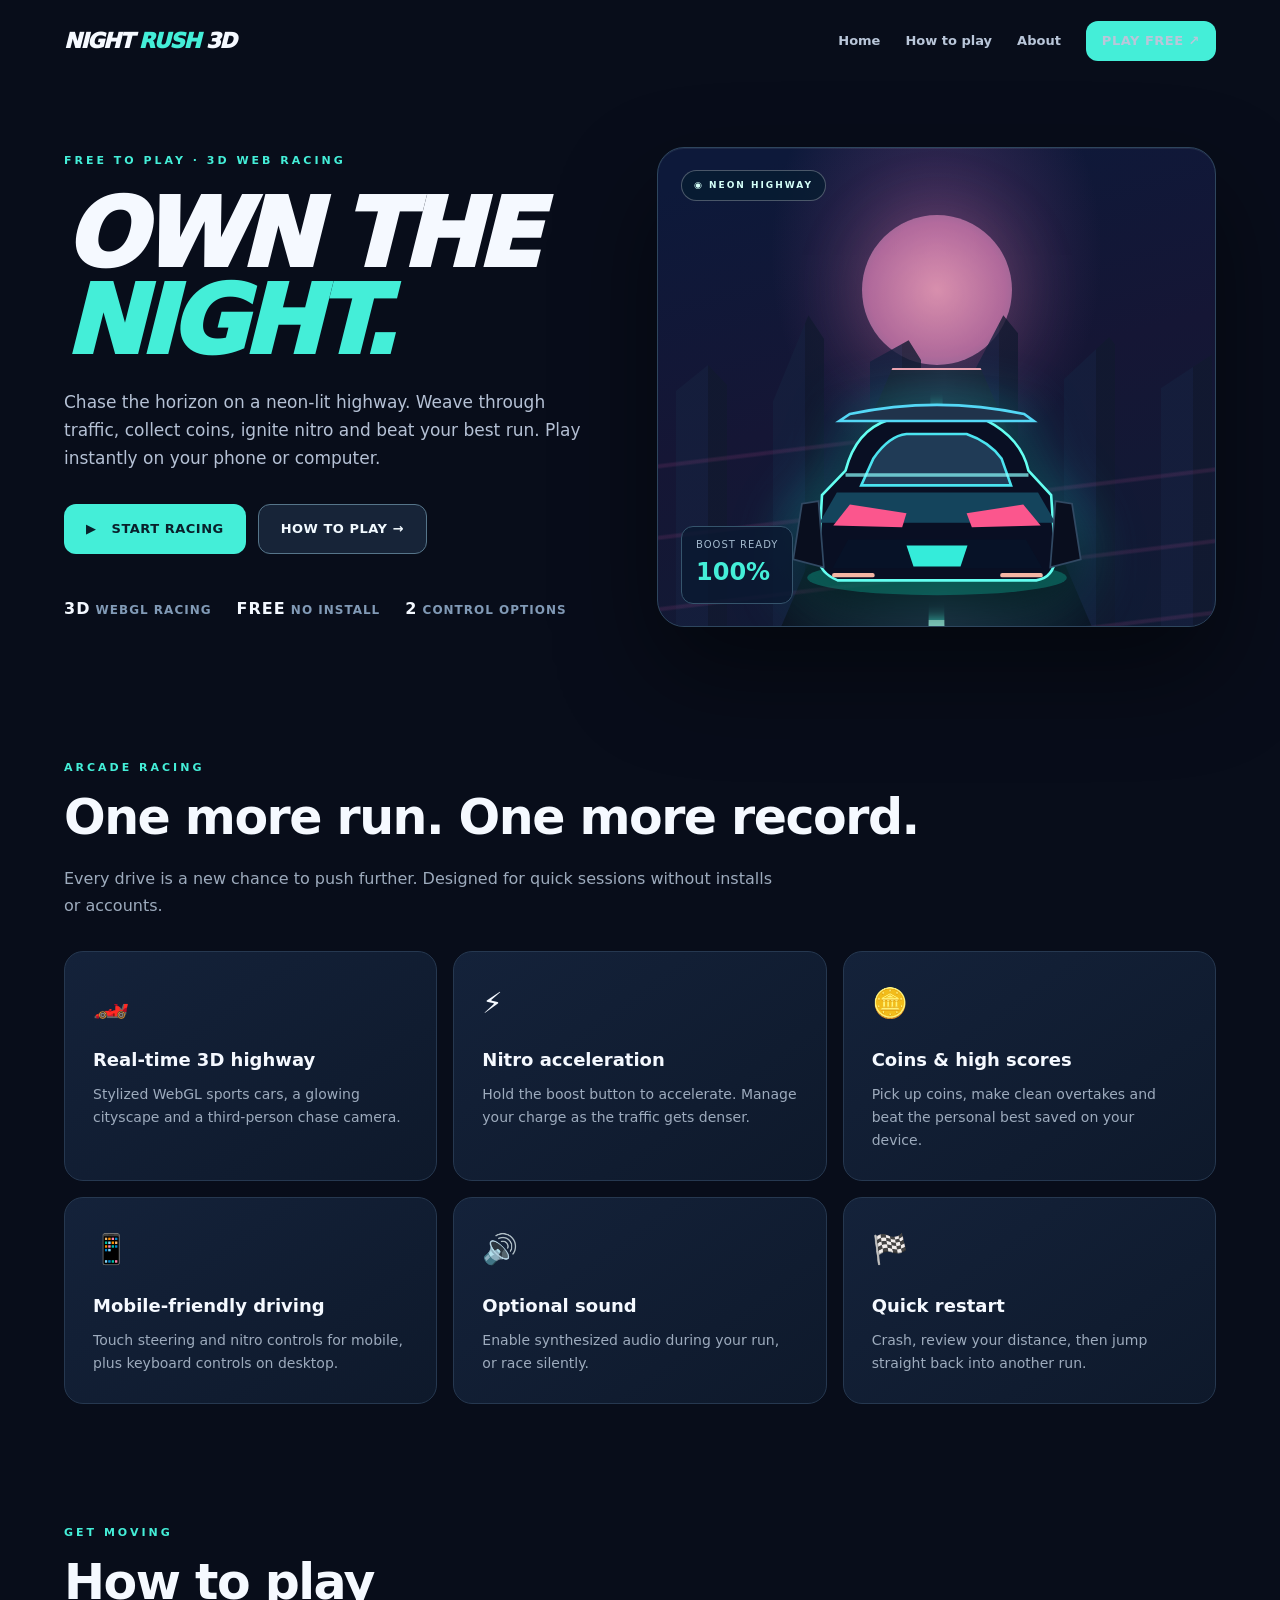
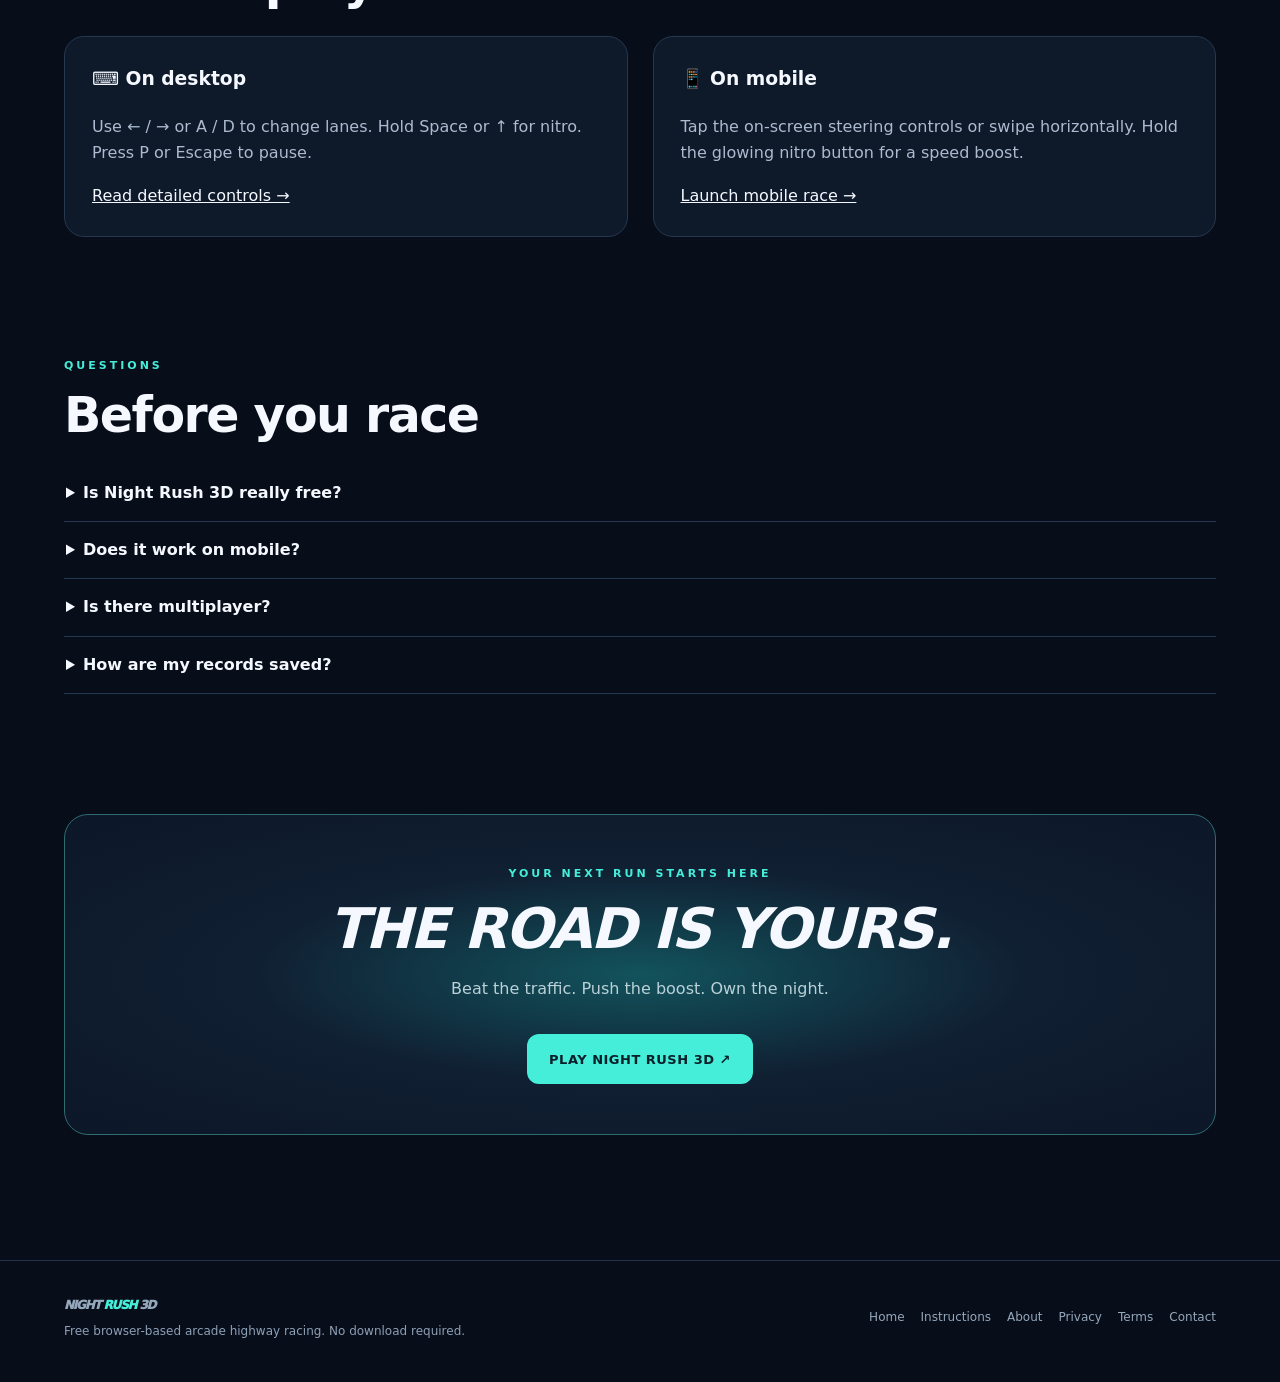
==== index.html @ 3bcc07fe "feat: add launch-ready website, SEO pages and AdSense readiness guide" ====
<!doctype html><html lang="en"><head><meta charset="utf-8"><meta name="viewport" content="width=device-width,initial-scale=1"><meta name="theme-color" content="#080d1a"><meta name="description" content="Play Night Rush 3D free in your browser. Dodge traffic, collect coins, boost with nitro, and beat your personal best on desktop or mobile."><link rel="icon" href="favicon.svg" type="image/svg+xml"><link rel="stylesheet" href="assets/site.css"><title>Free Online 3D Racing Game | Night Rush 3D</title></head><body><header class="wrap nav"><a class="logo" href="./" aria-label="Night Rush 3D home">NIGHT <span>RUSH</span> 3D</a><nav class="links" aria-label="Main navigation"><a href="./">Home</a><a href="how-to-play.html">How to play</a><a href="about.html">About</a><a class="btn small" href="play.html">PLAY FREE ↗</a></nav></header><main id="main"><section class="wrap hero"><div><div class="eyebrow">Free to play · 3D web racing</div><h1>OWN THE <span>NIGHT.</span></h1><p class="lead">Chase the horizon on a neon-lit highway. Weave through traffic, collect coins, ignite nitro and beat your best run. Play instantly on your phone or computer.</p><div class="actions"><a class="btn" href="play.html">▶ &nbsp; START RACING</a><a class="btn outline" href="how-to-play.html">HOW TO PLAY →</a></div><div class="stats"><span><strong>3D</strong> WEBGL RACING</span><span><strong>FREE</strong> NO INSTALL</span><span><strong>2</strong> CONTROL OPTIONS</span></div></div><div class="visual" role="img" aria-label="Illustration of a sports car on a neon nighttime highway"><div class="moon"></div><div class="city"></div><div class="road"></div><div class="lights"></div><svg class="carart" viewBox="0 0 390 260" role="img" aria-label="Stylized rear view of a neon racing car"><ellipse cx="195" cy="227" rx="149" ry="20" fill="#0fffd3" opacity=".23"/><path d="M90 104 Q102 58 139 46 L251 46 Q292 67 300 104 L326 132 L331 204 Q329 227 309 230 L81 230 Q60 221 59 204 L63 132Z" fill="#090f23" stroke="#64fff1" stroke-width="3"/><path d="M122 90 Q140 64 160 62 L229 62 Q255 71 269 90 L280 121 L108 121Z" fill="#203b56" stroke="#4be4f0" stroke-width="3"/><path d="M80 129 L311 129 331 164 60 164Z" fill="#14445c"/><path d="M95 143 L160 153 155 169 76 167Z" fill="#fb568d"/><path d="M294 143 L229 153 235 169 314 167Z" fill="#fb568d"/><path d="M93 183 L297 183 316 216 75 216Z" fill="#071227"/><path d="M160 190H230L222 214H168Z" fill="#34ecda"/><path d="M59 139 L40 142 30 206 65 215Z" fill="#090e1e" stroke="#314963" stroke-width="2"/><path d="M331 139 L350 142 360 206 325 215Z" fill="#090e1e" stroke="#314963" stroke-width="2"/><path d="M90 109 L300 109" stroke="#8cffff" stroke-width="4" opacity=".7"/><path d="M95 39 Q195 18 295 39 L306 47 83 47Z" fill="#20334b" stroke="#54d8f6" stroke-width="3"/><path d="M77 224H121M270 224H314" stroke="#f4b6a4" stroke-width="5" stroke-linecap="round"/></svg><div class="visual-badge">◉ NEON HIGHWAY</div><div class="visual-score">BOOST READY <strong>100%</strong></div></div></section><section class="wrap section" id="features"><div class="eyebrow">ARCADE RACING</div><h2>One more run. One more record.</h2><p class="intro">Every drive is a new chance to push further. Designed for quick sessions without installs or accounts.</p><div class="grid"><article class="card"><div class="symbol">🏎️</div><h3>Real-time 3D highway</h3><p>Stylized WebGL sports cars, a glowing cityscape and a third-person chase camera.</p></article><article class="card"><div class="symbol">⚡</div><h3>Nitro acceleration</h3><p>Hold the boost button to accelerate. Manage your charge as the traffic gets denser.</p></article><article class="card"><div class="symbol">🪙</div><h3>Coins &amp; high scores</h3><p>Pick up coins, make clean overtakes and beat the personal best saved on your device.</p></article><article class="card"><div class="symbol">📱</div><h3>Mobile-friendly driving</h3><p>Touch steering and nitro controls for mobile, plus keyboard controls on desktop.</p></article><article class="card"><div class="symbol">🔊</div><h3>Optional sound</h3><p>Enable synthesized audio during your run, or race silently.</p></article><article class="card"><div class="symbol">🏁</div><h3>Quick restart</h3><p>Crash, review your distance, then jump straight back into another run.</p></article></div></section><section class="wrap section"><div class="eyebrow">GET MOVING</div><h2>How to play</h2><div class="two"><div class="info"><h3>⌨️ On desktop</h3><p>Use ← / → or A / D to change lanes. Hold Space or ↑ for nitro. Press P or Escape to pause.</p><a href="how-to-play.html">Read detailed controls →</a></div><div class="info"><h3>📱 On mobile</h3><p>Tap the on-screen steering controls or swipe horizontally. Hold the glowing nitro button for a speed boost.</p><a href="play.html">Launch mobile race →</a></div></div></section><section class="wrap section"><div class="eyebrow">QUESTIONS</div><h2>Before you race</h2><details><summary>Is Night Rush 3D really free?</summary><p>Yes. The game is free to play in your browser without an account or download.</p></details><details><summary>Does it work on mobile?</summary><p>Yes, on mobile browsers that support WebGL. Performance depends on your device and browser.</p></details><details><summary>Is there multiplayer?</summary><p>Not currently. This release is a single-player endless highway racing game.</p></details><details><summary>How are my records saved?</summary><p>Your personal best is stored locally in your browser. Clearing site storage or using another browser may reset it.</p></details></section><section class="wrap section"><div class="cta"><div class="eyebrow">YOUR NEXT RUN STARTS HERE</div><h2>THE ROAD IS YOURS.</h2><p>Beat the traffic. Push the boost. Own the night.</p><div class="actions" style="justify-content:center"><a class="btn" href="play.html">PLAY NIGHT RUSH 3D ↗</a></div></div></section></main><footer class="footer"><div class="wrap footer-inner"><div><a class="logo" href="./">NIGHT <span>RUSH</span> 3D</a><p>Free browser-based arcade highway racing. No download required.</p></div><nav aria-label="Footer"><a href="./">Home</a><a href="how-to-play.html">Instructions</a><a href="about.html">About</a><a href="privacy.html">Privacy</a><a href="terms.html">Terms</a><a href="contact.html">Contact</a></nav></div></footer></body></html>
---- assets/site.css ----
:root{color-scheme:dark;--bg:#080d1a;--panel:#101b30;--panel2:#15223a;--line:#263850;--fg:#f5f9ff;--muted:#9dabbd;--mint:#44eed8;--pink:#ff4b83;--gold:#ffd17b}*{box-sizing:border-box}html{scroll-behavior:smooth}body{margin:0;background:var(--bg);color:var(--fg);font:16px/1.65 system-ui,-apple-system,"Segoe UI",sans-serif}a{color:inherit}a:focus-visible,button:focus-visible{outline:3px solid var(--mint);outline-offset:3px}.wrap{max-width:1200px;margin:auto;padding-inline:24px}.nav{display:flex;justify-content:space-between;align-items:center;gap:20px;min-height:82px}.logo{text-decoration:none;font-weight:950;font-style:italic;font-size:21px;letter-spacing:-1.2px;white-space:nowrap}.logo span{color:var(--mint)}.links{display:flex;align-items:center;gap:25px;flex-wrap:wrap}.links a{font-size:13px;color:#b9c6d9;text-decoration:none;font-weight:750}.links a:hover,.footer a:hover{color:var(--mint)}.btn{display:inline-flex;align-items:center;justify-content:center;text-decoration:none;min-height:50px;border-radius:12px;padding:12px 22px;background:var(--mint);color:#09202b;font-size:13px;font-weight:900;letter-spacing:.5px;transition:transform .15s,filter .15s}.btn:hover{transform:translateY(-2px);filter:brightness(1.05)}.btn.outline{background:#172438;color:#f2faff;border:1px solid #56758a}.btn.small{min-height:40px;padding:9px 16px}.eyebrow{text-transform:uppercase;letter-spacing:3px;color:var(--mint);font-size:11px;font-weight:900}.hero{display:grid;grid-template-columns:1fr 1fr;align-items:center;gap:34px;min-height:610px;padding-block:65px 72px}.hero h1{font-size:clamp(58px,7.4vw,105px);font-weight:1000;font-style:italic;letter-spacing:-5px;line-height:.92;margin:21px 0 23px;text-transform:uppercase}.hero h1 span{color:var(--mint);display:block}.lead{color:#b5c1d5;max-width:530px;font-size:17px}.actions{display:flex;gap:12px;flex-wrap:wrap;margin-top:32px}.stats{display:flex;gap:25px;flex-wrap:wrap;margin-top:42px;color:#819ab6;font-size:12px;font-weight:750;letter-spacing:1px}.stats strong{color:#f3f8ff;font-size:16px}.visual{min-height:480px;border:1px solid #2e465e;border-radius:27px;position:relative;overflow:hidden;background:radial-gradient(ellipse at 50% 22%,#623b7299 1%,transparent 42%),linear-gradient(165deg,#0d193a 7%,#151635 50%,#101b34);box-shadow:0 45px 100px #0007,inset 0 1px #ffffff12;isolation:isolate}.moon{position:absolute;left:50%;top:14%;transform:translateX(-50%);width:150px;height:150px;border-radius:50%;background:radial-gradient(circle,#ffa9c3 0%,#d17baf 64%,#8e719e 100%);box-shadow:0 0 75px #f386a555;opacity:.8}.city{position:absolute;inset:35% 0 0;background:repeating-linear-gradient(90deg,transparent 0 18px,#151f3d 18px 50px,#11192f 50px 69px,transparent 69px 97px);clip-path:polygon(0 29%,9% 16%,19% 35%,27% 0%,34% 19%,45% 8%,53% 31%,62% 0%,72% 22%,81% 7%,89% 25%,100% 12%,100% 100%,0 100%);opacity:.8}.road{position:absolute;left:17%;right:17%;top:46%;bottom:-14%;clip-path:polygon(38% 0,62% 0,100% 100%,0 100%);background:linear-gradient(90deg,#09101d,#1f293e 52%,#07101f);border-top:2px solid #f0a1b0}.road:after{content:"";position:absolute;inset:0;background:repeating-linear-gradient(180deg,transparent 0 40px,#9fe9d7 40px 60px,transparent 60px 105px);clip-path:polygon(48.4% 0,51.6% 0,52.3% 100%,47.7% 100%);filter:drop-shadow(0 0 8px #4efbdd)}.lights{position:absolute;bottom:-19%;left:-10%;width:120%;height:58%;background:repeating-linear-gradient(173deg,transparent 0 30px,#e355a522 32px 34px,transparent 36px 71px);opacity:.9}.carart{position:absolute;bottom:4%;left:50%;transform:translateX(-50%);width:61%;max-width:365px;filter:drop-shadow(0 26px 24px #000a) drop-shadow(0 0 26px #1bffff56)}.visual-badge{position:absolute;top:22px;left:23px;border:1px solid #ffffff44;background:#071c31ca;padding:7px 12px;border-radius:30px;color:#d4fff8;letter-spacing:2px;font-size:9px;font-weight:900}.visual-score{position:absolute;bottom:22px;left:23px;background:#0a1830d5;border:1px solid #35546c;padding:10px 14px;border-radius:12px;letter-spacing:1px;font-size:10px;color:#a3b9cd}.visual-score strong{display:block;color:var(--mint);font-size:24px;letter-spacing:0}.section{padding-block:60px}.section h2,.article h1{font-size:clamp(30px,4vw,49px);line-height:1.15;letter-spacing:-1.5px;margin:13px 0 20px}.section>p,.section .intro{color:var(--muted);max-width:720px}.grid{display:grid;grid-template-columns:repeat(3,minmax(0,1fr));gap:16px;margin-top:32px}.card{padding:28px;border-radius:19px;border:1px solid var(--line);background:linear-gradient(145deg,#14223a,#0e192b)}.card .symbol{font-size:29px}.card h3{font-size:18px;margin:17px 0 8px}.card p{font-size:14px;color:var(--muted);margin:0}.two{display:grid;grid-template-columns:1fr 1fr;gap:25px;margin-top:25px}.info{border:1px solid var(--line);background:#0e192a;border-radius:20px;padding:27px}.info h3{margin-top:0}.info p,.info li{color:#acbbcf}.info li{margin-bottom:8px}.cta{border-radius:24px;padding:50px 40px;text-align:center;background:radial-gradient(ellipse at center,#12535c 0%,#101f32 48%,#0c1728 100%);border:1px solid #2d6c71}.cta h2{font-size:clamp(34px,5vw,56px);font-style:italic;line-height:1.1;letter-spacing:-2px;margin:15px 0}.cta p{color:#bad1d9}.article{max-width:860px;margin:45px auto 70px;padding:36px;border:1px solid var(--line);border-radius:22px;background:#101a2c}.article h2{margin-top:35px;color:#eaf6ff;font-size:23px}.article p,.article li{color:#b7c6d8}.article li{margin:9px 0}.article a{color:var(--mint)}.smallprint{color:#8195ad;font-size:13px}.footer{border-top:1px solid #22314c;padding:30px 0 37px;margin-top:65px}.footer-inner{display:flex;justify-content:space-between;gap:25px;flex-wrap:wrap;align-items:center}.footer p{margin:4px 0;color:#8da0b6;font-size:12px}.footer nav{display:flex;gap:16px;flex-wrap:wrap}.footer a{font-size:12px;color:#94a7bb;text-decoration:none}details{border-bottom:1px solid var(--line);padding:15px 2px}summary{cursor:pointer;font-weight:750}details p{color:var(--muted)}@media(max-width:850px){.hero{grid-template-columns:1fr;padding-top:36px}.visual{min-height:430px}.grid{grid-template-columns:repeat(2,1fr)}.links{gap:13px}.nav{min-height:70px}.article{margin:25px 16px 50px}}@media(max-width:560px){.wrap{padding-inline:16px}.links a:not(.btn){display:none}.hero h1{letter-spacing:-3px}.hero{min-height:auto}.visual{min-height:330px}.carart{width:70%}.grid,.two{grid-template-columns:1fr}.stats{gap:14px}.article{padding:22px}.cta{padding:32px 20px}}
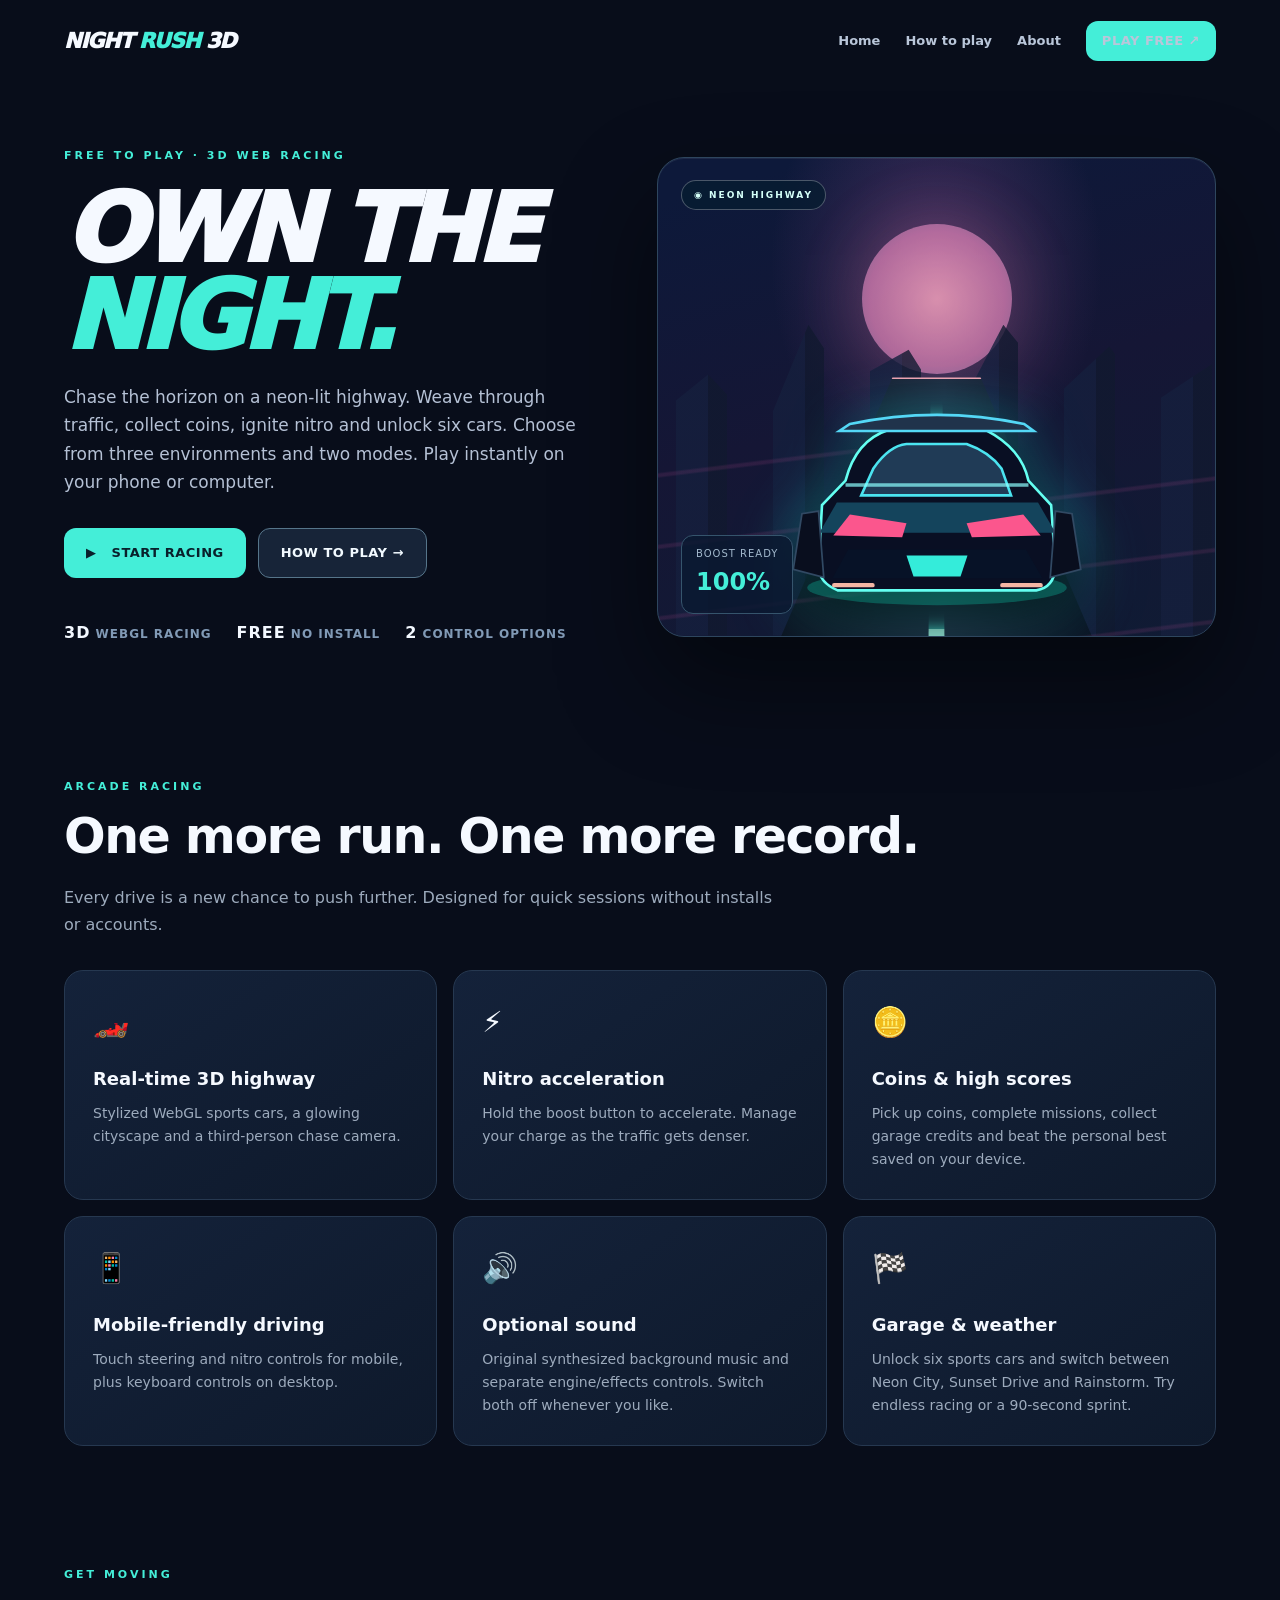
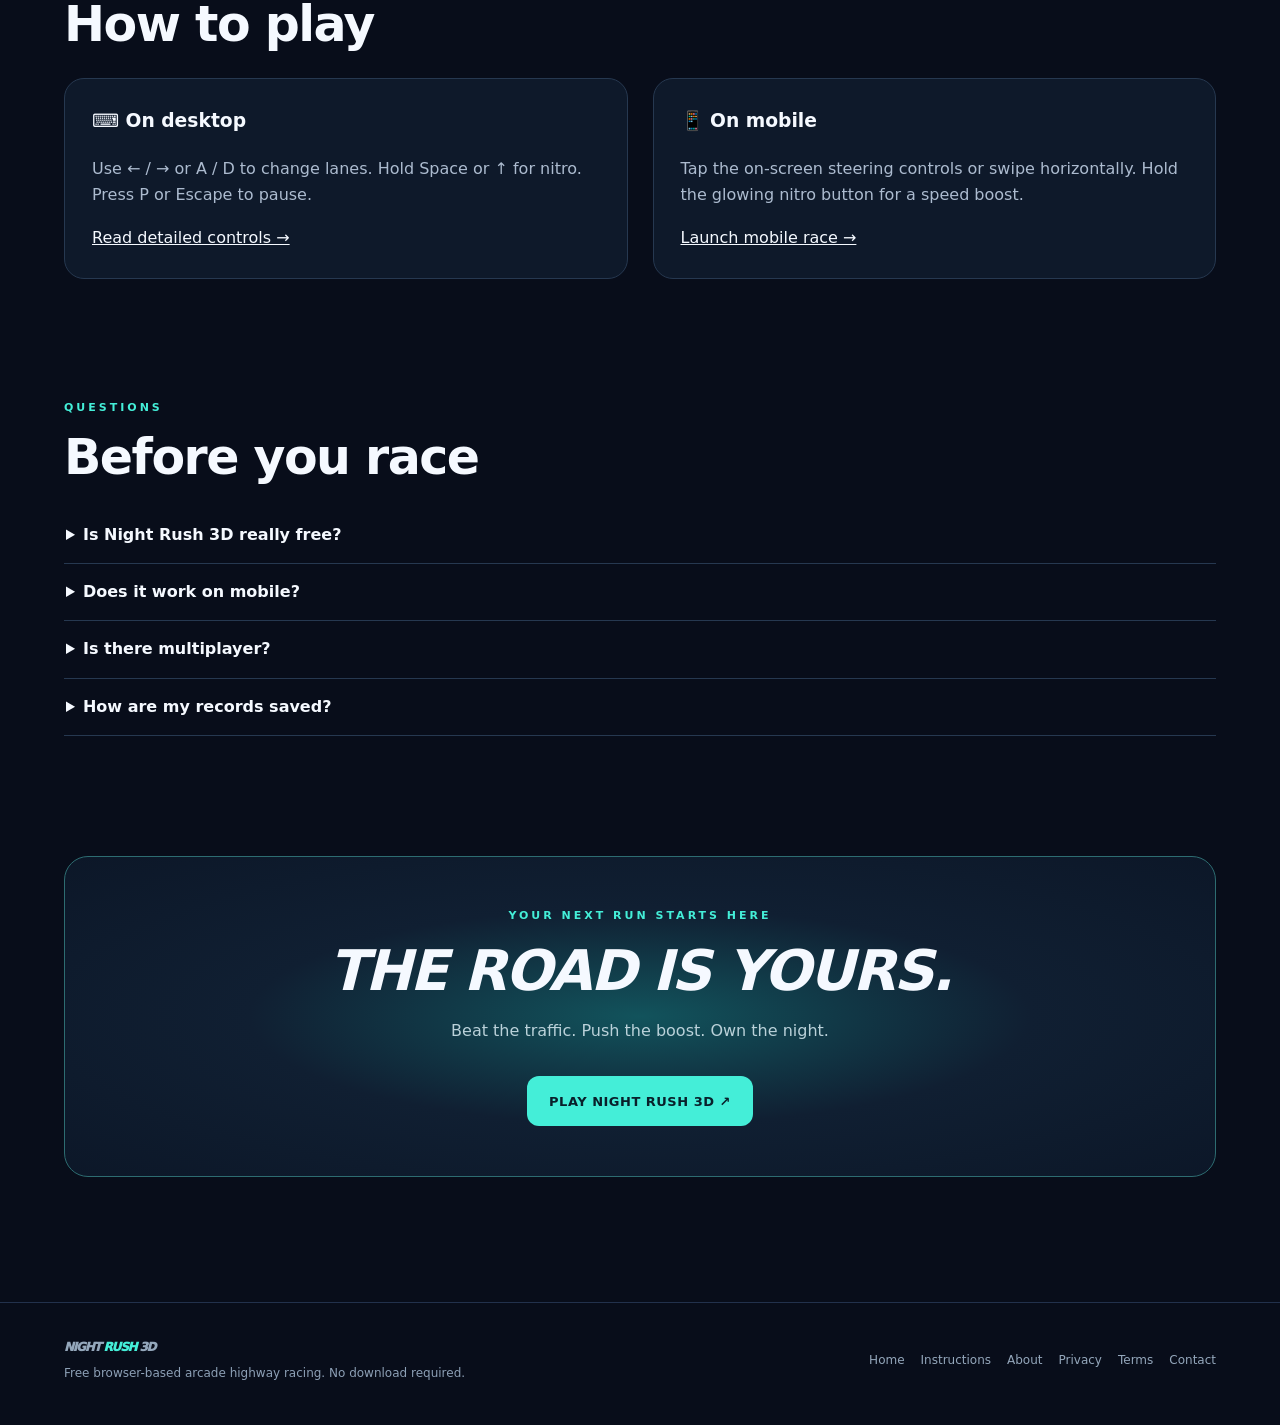
==== commit b5237f50: "docs: update homepage, instructions, saved-data privacy and feature status" ====
--- a/index.html
+++ b/index.html
@@ -1 +1 @@
-<!doctype html><html lang="en"><head><meta charset="utf-8"><meta name="viewport" content="width=device-width,initial-scale=1"><meta name="theme-color" content="#080d1a"><meta name="description" content="Play Night Rush 3D free in your browser. Dodge traffic, collect coins, boost with nitro, and beat your personal best on desktop or mobile."><link rel="icon" href="favicon.svg" type="image/svg+xml"><link rel="stylesheet" href="assets/site.css"><title>Free Online 3D Racing Game | Night Rush 3D</title></head><body><header class="wrap nav"><a class="logo" href="./" aria-label="Night Rush 3D home">NIGHT <span>RUSH</span> 3D</a><nav class="links" aria-label="Main navigation"><a href="./">Home</a><a href="how-to-play.html">How to play</a><a href="about.html">About</a><a class="btn small" href="play.html">PLAY FREE ↗</a></nav></header><main id="main"><section class="wrap hero"><div><div class="eyebrow">Free to play · 3D web racing</div><h1>OWN THE <span>NIGHT.</span></h1><p class="lead">Chase the horizon on a neon-lit highway. Weave through traffic, collect coins, ignite nitro and beat your best run. Play instantly on your phone or computer.</p><div class="actions"><a class="btn" href="play.html">▶ &nbsp; START RACING</a><a class="btn outline" href="how-to-play.html">HOW TO PLAY →</a></div><div class="stats"><span><strong>3D</strong> WEBGL RACING</span><span><strong>FREE</strong> NO INSTALL</span><span><strong>2</strong> CONTROL OPTIONS</span></div></div><div class="visual" role="img" aria-label="Illustration of a sports car on a neon nighttime highway"><div class="moon"></div><div class="city"></div><div class="road"></div><div class="lights"></div><svg class="carart" viewBox="0 0 390 260" role="img" aria-label="Stylized rear view of a neon racing car"><ellipse cx="195" cy="227" rx="149" ry="20" fill="#0fffd3" opacity=".23"/><path d="M90 104 Q102 58 139 46 L251 46 Q292 67 300 104 L326 132 L331 204 Q329 227 309 230 L81 230 Q60 221 59 204 L63 132Z" fill="#090f23" stroke="#64fff1" stroke-width="3"/><path d="M122 90 Q140 64 160 62 L229 62 Q255 71 269 90 L280 121 L108 121Z" fill="#203b56" stroke="#4be4f0" stroke-width="3"/><path d="M80 129 L311 129 331 164 60 164Z" fill="#14445c"/><path d="M95 143 L160 153 155 169 76 167Z" fill="#fb568d"/><path d="M294 143 L229 153 235 169 314 167Z" fill="#fb568d"/><path d="M93 183 L297 183 316 216 75 216Z" fill="#071227"/><path d="M160 190H230L222 214H168Z" fill="#34ecda"/><path d="M59 139 L40 142 30 206 65 215Z" fill="#090e1e" stroke="#314963" stroke-width="2"/><path d="M331 139 L350 142 360 206 325 215Z" fill="#090e1e" stroke="#314963" stroke-width="2"/><path d="M90 109 L300 109" stroke="#8cffff" stroke-width="4" opacity=".7"/><path d="M95 39 Q195 18 295 39 L306 47 83 47Z" fill="#20334b" stroke="#54d8f6" stroke-width="3"/><path d="M77 224H121M270 224H314" stroke="#f4b6a4" stroke-width="5" stroke-linecap="round"/></svg><div class="visual-badge">◉ NEON HIGHWAY</div><div class="visual-score">BOOST READY <strong>100%</strong></div></div></section><section class="wrap section" id="features"><div class="eyebrow">ARCADE RACING</div><h2>One more run. One more record.</h2><p class="intro">Every drive is a new chance to push further. Designed for quick sessions without installs or accounts.</p><div class="grid"><article class="card"><div class="symbol">🏎️</div><h3>Real-time 3D highway</h3><p>Stylized WebGL sports cars, a glowing cityscape and a third-person chase camera.</p></article><article class="card"><div class="symbol">⚡</div><h3>Nitro acceleration</h3><p>Hold the boost button to accelerate. Manage your charge as the traffic gets denser.</p></article><article class="card"><div class="symbol">🪙</div><h3>Coins &amp; high scores</h3><p>Pick up coins, make clean overtakes and beat the personal best saved on your device.</p></article><article class="card"><div class="symbol">📱</div><h3>Mobile-friendly driving</h3><p>Touch steering and nitro controls for mobile, plus keyboard controls on desktop.</p></article><article class="card"><div class="symbol">🔊</div><h3>Optional sound</h3><p>Enable synthesized audio during your run, or race silently.</p></article><article class="card"><div class="symbol">🏁</div><h3>Quick restart</h3><p>Crash, review your distance, then jump straight back into another run.</p></article></div></section><section class="wrap section"><div class="eyebrow">GET MOVING</div><h2>How to play</h2><div class="two"><div class="info"><h3>⌨️ On desktop</h3><p>Use ← / → or A / D to change lanes. Hold Space or ↑ for nitro. Press P or Escape to pause.</p><a href="how-to-play.html">Read detailed controls →</a></div><div class="info"><h3>📱 On mobile</h3><p>Tap the on-screen steering controls or swipe horizontally. Hold the glowing nitro button for a speed boost.</p><a href="play.html">Launch mobile race →</a></div></div></section><section class="wrap section"><div class="eyebrow">QUESTIONS</div><h2>Before you race</h2><details><summary>Is Night Rush 3D really free?</summary><p>Yes. The game is free to play in your browser without an account or download.</p></details><details><summary>Does it work on mobile?</summary><p>Yes, on mobile browsers that support WebGL. Performance depends on your device and browser.</p></details><details><summary>Is there multiplayer?</summary><p>Not currently. This release is a single-player endless highway racing game.</p></details><details><summary>How are my records saved?</summary><p>Your personal best is stored locally in your browser. Clearing site storage or using another browser may reset it.</p></details></section><section class="wrap section"><div class="cta"><div class="eyebrow">YOUR NEXT RUN STARTS HERE</div><h2>THE ROAD IS YOURS.</h2><p>Beat the traffic. Push the boost. Own the night.</p><div class="actions" style="justify-content:center"><a class="btn" href="play.html">PLAY NIGHT RUSH 3D ↗</a></div></div></section></main><footer class="footer"><div class="wrap footer-inner"><div><a class="logo" href="./">NIGHT <span>RUSH</span> 3D</a><p>Free browser-based arcade highway racing. No download required.</p></div><nav aria-label="Footer"><a href="./">Home</a><a href="how-to-play.html">Instructions</a><a href="about.html">About</a><a href="privacy.html">Privacy</a><a href="terms.html">Terms</a><a href="contact.html">Contact</a></nav></div></footer></body></html>+<!doctype html><html lang="en"><head><meta charset="utf-8"><meta name="viewport" content="width=device-width,initial-scale=1"><meta name="theme-color" content="#080d1a"><meta name="description" content="Play Night Rush 3D free in your browser. Dodge traffic, collect coins, boost with nitro, and beat your personal best on desktop or mobile."><link rel="icon" href="favicon.svg" type="image/svg+xml"><link rel="stylesheet" href="assets/site.css"><title>Free Online 3D Racing Game | Night Rush 3D</title></head><body><header class="wrap nav"><a class="logo" href="./" aria-label="Night Rush 3D home">NIGHT <span>RUSH</span> 3D</a><nav class="links" aria-label="Main navigation"><a href="./">Home</a><a href="how-to-play.html">How to play</a><a href="about.html">About</a><a class="btn small" href="play.html">PLAY FREE ↗</a></nav></header><main id="main"><section class="wrap hero"><div><div class="eyebrow">Free to play · 3D web racing</div><h1>OWN THE <span>NIGHT.</span></h1><p class="lead">Chase the horizon on a neon-lit highway. Weave through traffic, collect coins, ignite nitro and unlock six cars. Choose from three environments and two modes. Play instantly on your phone or computer.</p><div class="actions"><a class="btn" href="play.html">▶ &nbsp; START RACING</a><a class="btn outline" href="how-to-play.html">HOW TO PLAY →</a></div><div class="stats"><span><strong>3D</strong> WEBGL RACING</span><span><strong>FREE</strong> NO INSTALL</span><span><strong>2</strong> CONTROL OPTIONS</span></div></div><div class="visual" role="img" aria-label="Illustration of a sports car on a neon nighttime highway"><div class="moon"></div><div class="city"></div><div class="road"></div><div class="lights"></div><svg class="carart" viewBox="0 0 390 260" role="img" aria-label="Stylized rear view of a neon racing car"><ellipse cx="195" cy="227" rx="149" ry="20" fill="#0fffd3" opacity=".23"/><path d="M90 104 Q102 58 139 46 L251 46 Q292 67 300 104 L326 132 L331 204 Q329 227 309 230 L81 230 Q60 221 59 204 L63 132Z" fill="#090f23" stroke="#64fff1" stroke-width="3"/><path d="M122 90 Q140 64 160 62 L229 62 Q255 71 269 90 L280 121 L108 121Z" fill="#203b56" stroke="#4be4f0" stroke-width="3"/><path d="M80 129 L311 129 331 164 60 164Z" fill="#14445c"/><path d="M95 143 L160 153 155 169 76 167Z" fill="#fb568d"/><path d="M294 143 L229 153 235 169 314 167Z" fill="#fb568d"/><path d="M93 183 L297 183 316 216 75 216Z" fill="#071227"/><path d="M160 190H230L222 214H168Z" fill="#34ecda"/><path d="M59 139 L40 142 30 206 65 215Z" fill="#090e1e" stroke="#314963" stroke-width="2"/><path d="M331 139 L350 142 360 206 325 215Z" fill="#090e1e" stroke="#314963" stroke-width="2"/><path d="M90 109 L300 109" stroke="#8cffff" stroke-width="4" opacity=".7"/><path d="M95 39 Q195 18 295 39 L306 47 83 47Z" fill="#20334b" stroke="#54d8f6" stroke-width="3"/><path d="M77 224H121M270 224H314" stroke="#f4b6a4" stroke-width="5" stroke-linecap="round"/></svg><div class="visual-badge">◉ NEON HIGHWAY</div><div class="visual-score">BOOST READY <strong>100%</strong></div></div></section><section class="wrap section" id="features"><div class="eyebrow">ARCADE RACING</div><h2>One more run. One more record.</h2><p class="intro">Every drive is a new chance to push further. Designed for quick sessions without installs or accounts.</p><div class="grid"><article class="card"><div class="symbol">🏎️</div><h3>Real-time 3D highway</h3><p>Stylized WebGL sports cars, a glowing cityscape and a third-person chase camera.</p></article><article class="card"><div class="symbol">⚡</div><h3>Nitro acceleration</h3><p>Hold the boost button to accelerate. Manage your charge as the traffic gets denser.</p></article><article class="card"><div class="symbol">🪙</div><h3>Coins &amp; high scores</h3><p>Pick up coins, complete missions, collect garage credits and beat the personal best saved on your device.</p></article><article class="card"><div class="symbol">📱</div><h3>Mobile-friendly driving</h3><p>Touch steering and nitro controls for mobile, plus keyboard controls on desktop.</p></article><article class="card"><div class="symbol">🔊</div><h3>Optional sound</h3><p>Original synthesized background music and separate engine/effects controls. Switch both off whenever you like.</p></article><article class="card"><div class="symbol">🏁</div><h3>Garage &amp; weather</h3><p>Unlock six sports cars and switch between Neon City, Sunset Drive and Rainstorm. Try endless racing or a 90-second sprint.</p></article></div></section><section class="wrap section"><div class="eyebrow">GET MOVING</div><h2>How to play</h2><div class="two"><div class="info"><h3>⌨️ On desktop</h3><p>Use ← / → or A / D to change lanes. Hold Space or ↑ for nitro. Press P or Escape to pause.</p><a href="how-to-play.html">Read detailed controls →</a></div><div class="info"><h3>📱 On mobile</h3><p>Tap the on-screen steering controls or swipe horizontally. Hold the glowing nitro button for a speed boost.</p><a href="play.html">Launch mobile race →</a></div></div></section><section class="wrap section"><div class="eyebrow">QUESTIONS</div><h2>Before you race</h2><details><summary>Is Night Rush 3D really free?</summary><p>Yes. The game is free to play in your browser without an account or download.</p></details><details><summary>Does it work on mobile?</summary><p>Yes, on mobile browsers that support WebGL. Performance depends on your device and browser.</p></details><details><summary>Is there multiplayer?</summary><p>Not currently. This release is a single-player endless highway racing game.</p></details><details><summary>How are my records saved?</summary><p>Your personal best is stored locally in your browser. Clearing site storage or using another browser may reset it.</p></details></section><section class="wrap section"><div class="cta"><div class="eyebrow">YOUR NEXT RUN STARTS HERE</div><h2>THE ROAD IS YOURS.</h2><p>Beat the traffic. Push the boost. Own the night.</p><div class="actions" style="justify-content:center"><a class="btn" href="play.html">PLAY NIGHT RUSH 3D ↗</a></div></div></section></main><footer class="footer"><div class="wrap footer-inner"><div><a class="logo" href="./">NIGHT <span>RUSH</span> 3D</a><p>Free browser-based arcade highway racing. No download required.</p></div><nav aria-label="Footer"><a href="./">Home</a><a href="how-to-play.html">Instructions</a><a href="about.html">About</a><a href="privacy.html">Privacy</a><a href="terms.html">Terms</a><a href="contact.html">Contact</a></nav></div></footer></body></html>
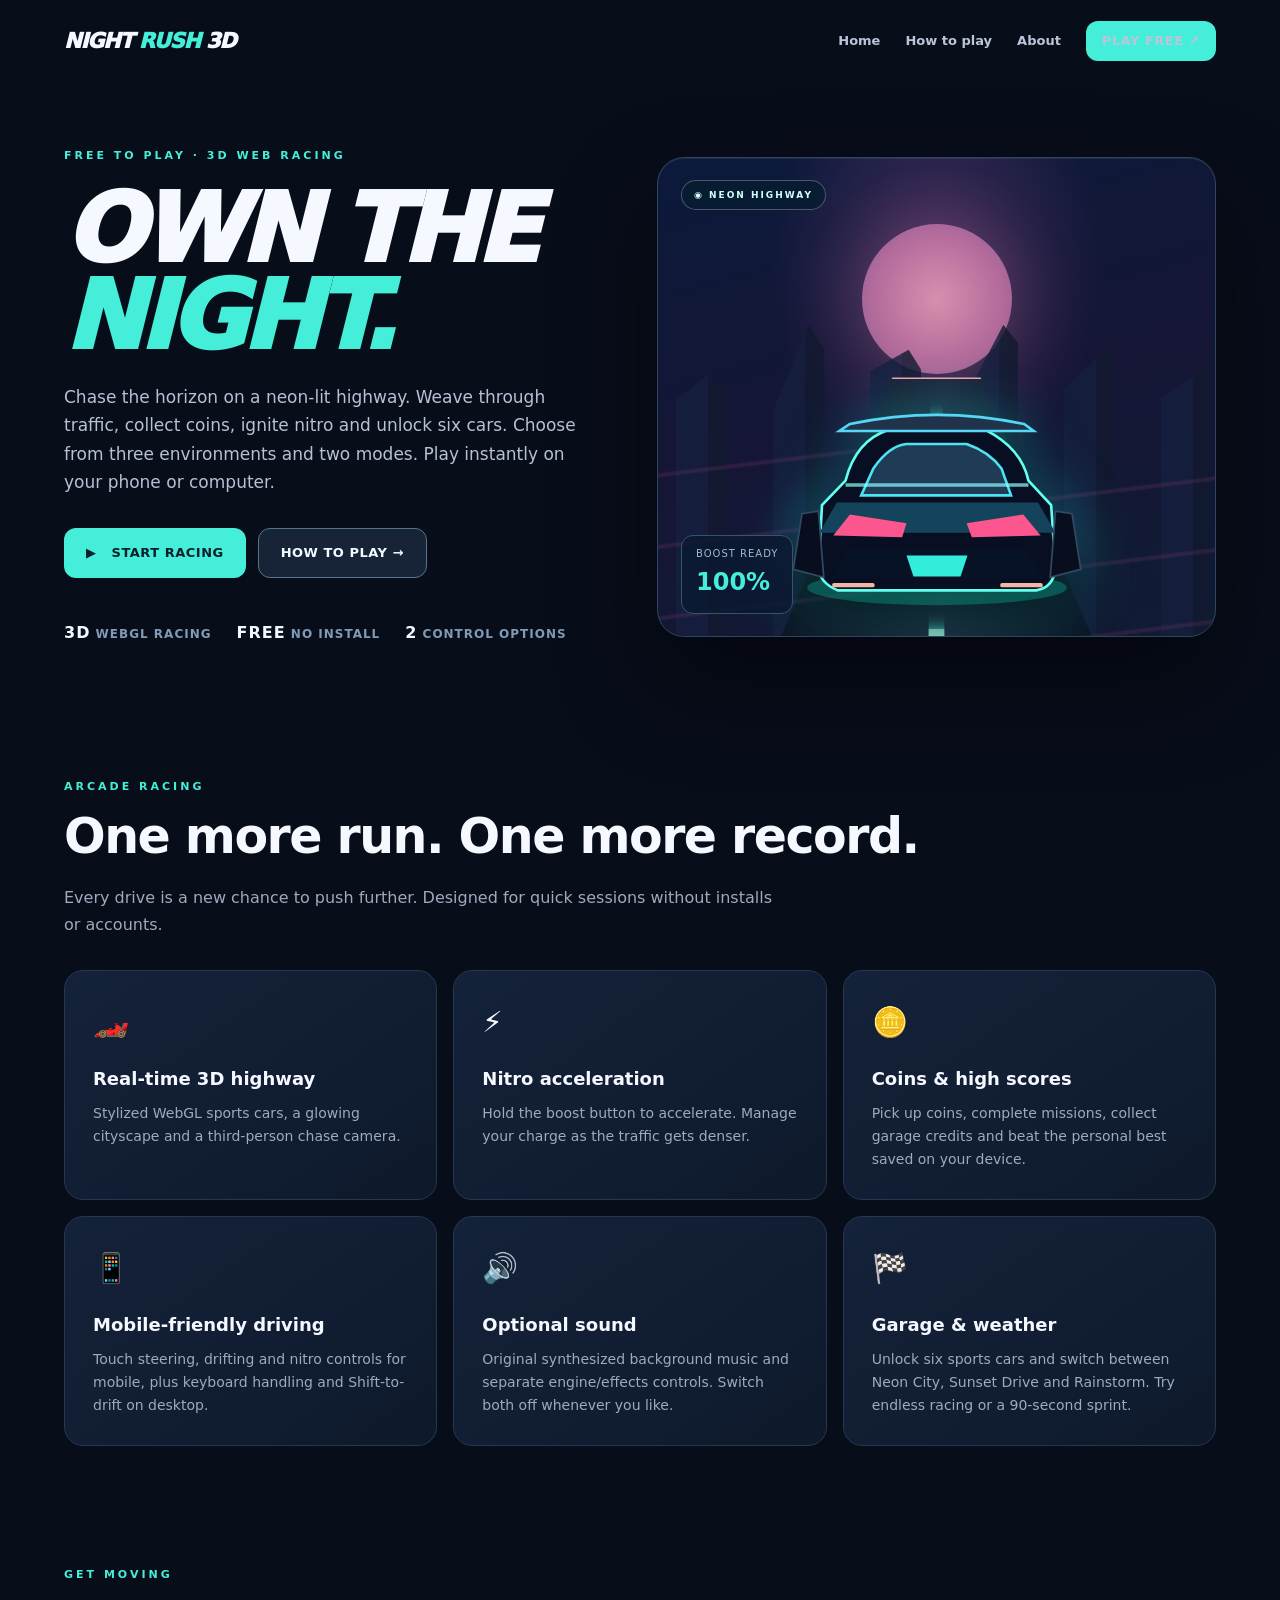
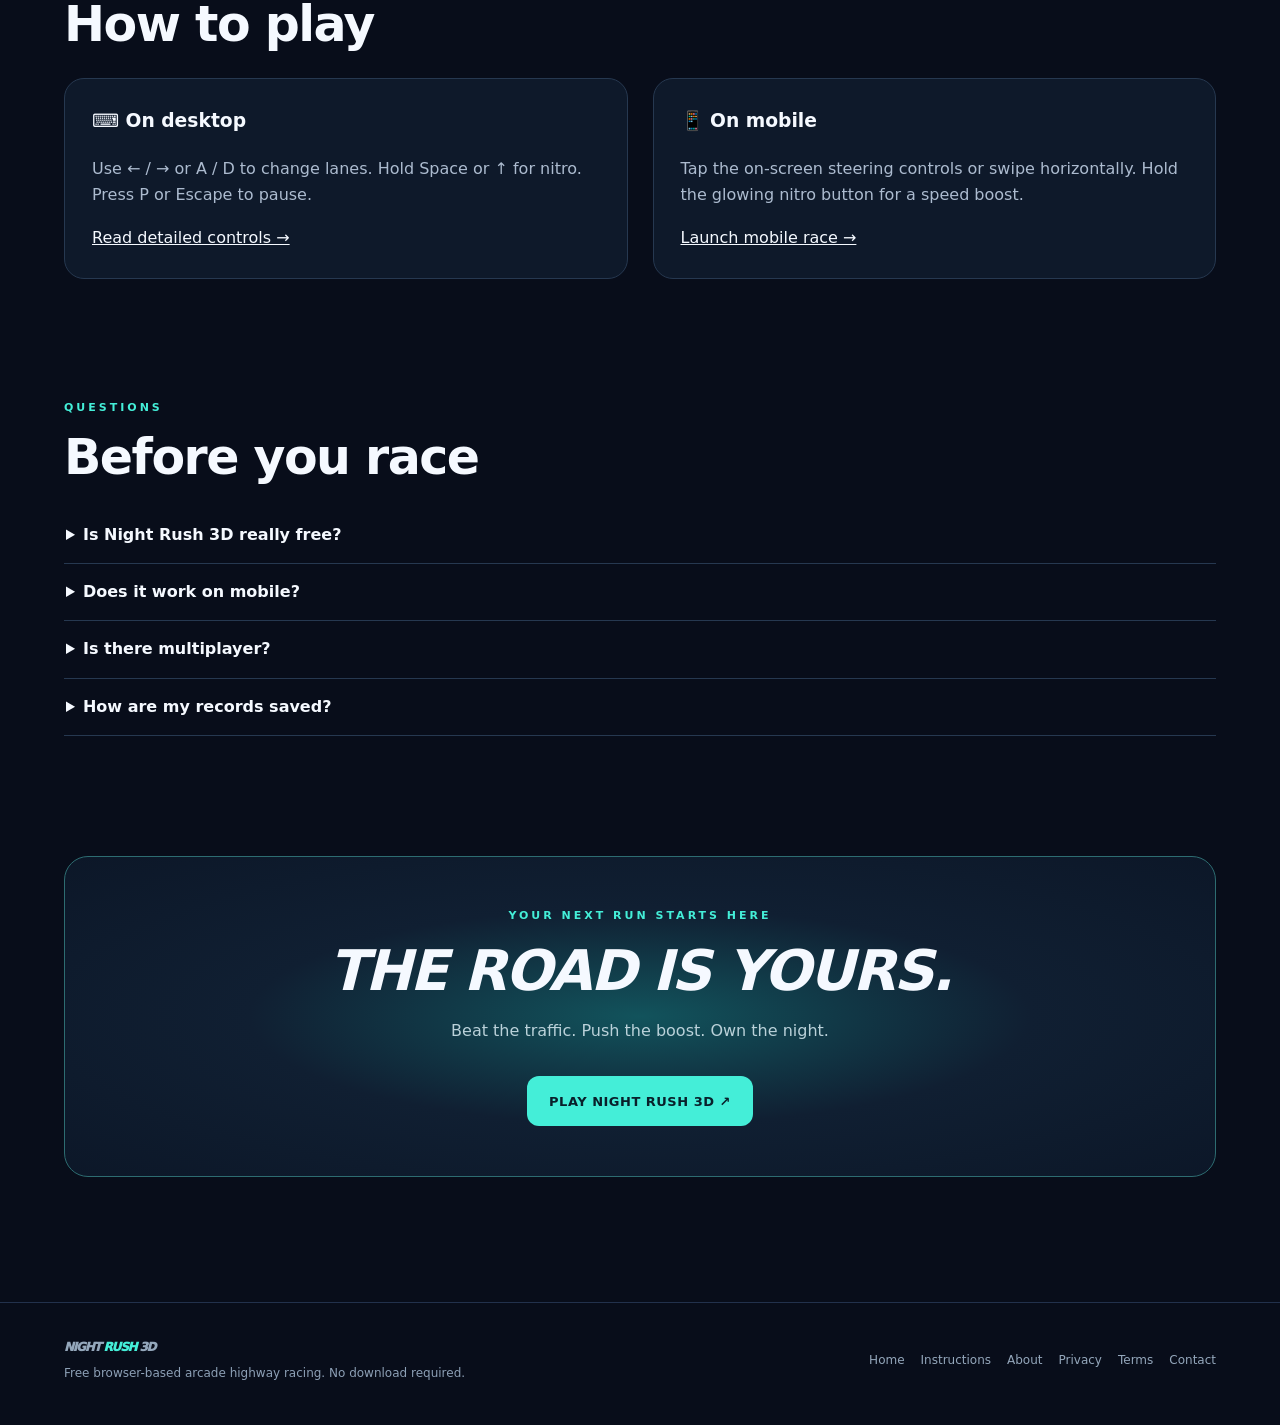
==== commit 8c8dd36a: "docs: add drift instructions, physics scope and performance notes" ====
--- a/index.html
+++ b/index.html
@@ -1 +1 @@
-<!doctype html><html lang="en"><head><meta charset="utf-8"><meta name="viewport" content="width=device-width,initial-scale=1"><meta name="theme-color" content="#080d1a"><meta name="description" content="Play Night Rush 3D free in your browser. Dodge traffic, collect coins, boost with nitro, and beat your personal best on desktop or mobile."><link rel="icon" href="favicon.svg" type="image/svg+xml"><link rel="stylesheet" href="assets/site.css"><title>Free Online 3D Racing Game | Night Rush 3D</title></head><body><header class="wrap nav"><a class="logo" href="./" aria-label="Night Rush 3D home">NIGHT <span>RUSH</span> 3D</a><nav class="links" aria-label="Main navigation"><a href="./">Home</a><a href="how-to-play.html">How to play</a><a href="about.html">About</a><a class="btn small" href="play.html">PLAY FREE ↗</a></nav></header><main id="main"><section class="wrap hero"><div><div class="eyebrow">Free to play · 3D web racing</div><h1>OWN THE <span>NIGHT.</span></h1><p class="lead">Chase the horizon on a neon-lit highway. Weave through traffic, collect coins, ignite nitro and unlock six cars. Choose from three environments and two modes. Play instantly on your phone or computer.</p><div class="actions"><a class="btn" href="play.html">▶ &nbsp; START RACING</a><a class="btn outline" href="how-to-play.html">HOW TO PLAY →</a></div><div class="stats"><span><strong>3D</strong> WEBGL RACING</span><span><strong>FREE</strong> NO INSTALL</span><span><strong>2</strong> CONTROL OPTIONS</span></div></div><div class="visual" role="img" aria-label="Illustration of a sports car on a neon nighttime highway"><div class="moon"></div><div class="city"></div><div class="road"></div><div class="lights"></div><svg class="carart" viewBox="0 0 390 260" role="img" aria-label="Stylized rear view of a neon racing car"><ellipse cx="195" cy="227" rx="149" ry="20" fill="#0fffd3" opacity=".23"/><path d="M90 104 Q102 58 139 46 L251 46 Q292 67 300 104 L326 132 L331 204 Q329 227 309 230 L81 230 Q60 221 59 204 L63 132Z" fill="#090f23" stroke="#64fff1" stroke-width="3"/><path d="M122 90 Q140 64 160 62 L229 62 Q255 71 269 90 L280 121 L108 121Z" fill="#203b56" stroke="#4be4f0" stroke-width="3"/><path d="M80 129 L311 129 331 164 60 164Z" fill="#14445c"/><path d="M95 143 L160 153 155 169 76 167Z" fill="#fb568d"/><path d="M294 143 L229 153 235 169 314 167Z" fill="#fb568d"/><path d="M93 183 L297 183 316 216 75 216Z" fill="#071227"/><path d="M160 190H230L222 214H168Z" fill="#34ecda"/><path d="M59 139 L40 142 30 206 65 215Z" fill="#090e1e" stroke="#314963" stroke-width="2"/><path d="M331 139 L350 142 360 206 325 215Z" fill="#090e1e" stroke="#314963" stroke-width="2"/><path d="M90 109 L300 109" stroke="#8cffff" stroke-width="4" opacity=".7"/><path d="M95 39 Q195 18 295 39 L306 47 83 47Z" fill="#20334b" stroke="#54d8f6" stroke-width="3"/><path d="M77 224H121M270 224H314" stroke="#f4b6a4" stroke-width="5" stroke-linecap="round"/></svg><div class="visual-badge">◉ NEON HIGHWAY</div><div class="visual-score">BOOST READY <strong>100%</strong></div></div></section><section class="wrap section" id="features"><div class="eyebrow">ARCADE RACING</div><h2>One more run. One more record.</h2><p class="intro">Every drive is a new chance to push further. Designed for quick sessions without installs or accounts.</p><div class="grid"><article class="card"><div class="symbol">🏎️</div><h3>Real-time 3D highway</h3><p>Stylized WebGL sports cars, a glowing cityscape and a third-person chase camera.</p></article><article class="card"><div class="symbol">⚡</div><h3>Nitro acceleration</h3><p>Hold the boost button to accelerate. Manage your charge as the traffic gets denser.</p></article><article class="card"><div class="symbol">🪙</div><h3>Coins &amp; high scores</h3><p>Pick up coins, complete missions, collect garage credits and beat the personal best saved on your device.</p></article><article class="card"><div class="symbol">📱</div><h3>Mobile-friendly driving</h3><p>Touch steering and nitro controls for mobile, plus keyboard controls on desktop.</p></article><article class="card"><div class="symbol">🔊</div><h3>Optional sound</h3><p>Original synthesized background music and separate engine/effects controls. Switch both off whenever you like.</p></article><article class="card"><div class="symbol">🏁</div><h3>Garage &amp; weather</h3><p>Unlock six sports cars and switch between Neon City, Sunset Drive and Rainstorm. Try endless racing or a 90-second sprint.</p></article></div></section><section class="wrap section"><div class="eyebrow">GET MOVING</div><h2>How to play</h2><div class="two"><div class="info"><h3>⌨️ On desktop</h3><p>Use ← / → or A / D to change lanes. Hold Space or ↑ for nitro. Press P or Escape to pause.</p><a href="how-to-play.html">Read detailed controls →</a></div><div class="info"><h3>📱 On mobile</h3><p>Tap the on-screen steering controls or swipe horizontally. Hold the glowing nitro button for a speed boost.</p><a href="play.html">Launch mobile race →</a></div></div></section><section class="wrap section"><div class="eyebrow">QUESTIONS</div><h2>Before you race</h2><details><summary>Is Night Rush 3D really free?</summary><p>Yes. The game is free to play in your browser without an account or download.</p></details><details><summary>Does it work on mobile?</summary><p>Yes, on mobile browsers that support WebGL. Performance depends on your device and browser.</p></details><details><summary>Is there multiplayer?</summary><p>Not currently. This release is a single-player endless highway racing game.</p></details><details><summary>How are my records saved?</summary><p>Your personal best is stored locally in your browser. Clearing site storage or using another browser may reset it.</p></details></section><section class="wrap section"><div class="cta"><div class="eyebrow">YOUR NEXT RUN STARTS HERE</div><h2>THE ROAD IS YOURS.</h2><p>Beat the traffic. Push the boost. Own the night.</p><div class="actions" style="justify-content:center"><a class="btn" href="play.html">PLAY NIGHT RUSH 3D ↗</a></div></div></section></main><footer class="footer"><div class="wrap footer-inner"><div><a class="logo" href="./">NIGHT <span>RUSH</span> 3D</a><p>Free browser-based arcade highway racing. No download required.</p></div><nav aria-label="Footer"><a href="./">Home</a><a href="how-to-play.html">Instructions</a><a href="about.html">About</a><a href="privacy.html">Privacy</a><a href="terms.html">Terms</a><a href="contact.html">Contact</a></nav></div></footer></body></html>+<!doctype html><html lang="en"><head><meta charset="utf-8"><meta name="viewport" content="width=device-width,initial-scale=1"><meta name="theme-color" content="#080d1a"><meta name="description" content="Play Night Rush 3D free in your browser. Dodge traffic, collect coins, boost with nitro, and beat your personal best on desktop or mobile."><link rel="icon" href="favicon.svg" type="image/svg+xml"><link rel="stylesheet" href="assets/site.css"><title>Free Online 3D Racing Game | Night Rush 3D</title></head><body><header class="wrap nav"><a class="logo" href="./" aria-label="Night Rush 3D home">NIGHT <span>RUSH</span> 3D</a><nav class="links" aria-label="Main navigation"><a href="./">Home</a><a href="how-to-play.html">How to play</a><a href="about.html">About</a><a class="btn small" href="play.html">PLAY FREE ↗</a></nav></header><main id="main"><section class="wrap hero"><div><div class="eyebrow">Free to play · 3D web racing</div><h1>OWN THE <span>NIGHT.</span></h1><p class="lead">Chase the horizon on a neon-lit highway. Weave through traffic, collect coins, ignite nitro and unlock six cars. Choose from three environments and two modes. Play instantly on your phone or computer.</p><div class="actions"><a class="btn" href="play.html">▶ &nbsp; START RACING</a><a class="btn outline" href="how-to-play.html">HOW TO PLAY →</a></div><div class="stats"><span><strong>3D</strong> WEBGL RACING</span><span><strong>FREE</strong> NO INSTALL</span><span><strong>2</strong> CONTROL OPTIONS</span></div></div><div class="visual" role="img" aria-label="Illustration of a sports car on a neon nighttime highway"><div class="moon"></div><div class="city"></div><div class="road"></div><div class="lights"></div><svg class="carart" viewBox="0 0 390 260" role="img" aria-label="Stylized rear view of a neon racing car"><ellipse cx="195" cy="227" rx="149" ry="20" fill="#0fffd3" opacity=".23"/><path d="M90 104 Q102 58 139 46 L251 46 Q292 67 300 104 L326 132 L331 204 Q329 227 309 230 L81 230 Q60 221 59 204 L63 132Z" fill="#090f23" stroke="#64fff1" stroke-width="3"/><path d="M122 90 Q140 64 160 62 L229 62 Q255 71 269 90 L280 121 L108 121Z" fill="#203b56" stroke="#4be4f0" stroke-width="3"/><path d="M80 129 L311 129 331 164 60 164Z" fill="#14445c"/><path d="M95 143 L160 153 155 169 76 167Z" fill="#fb568d"/><path d="M294 143 L229 153 235 169 314 167Z" fill="#fb568d"/><path d="M93 183 L297 183 316 216 75 216Z" fill="#071227"/><path d="M160 190H230L222 214H168Z" fill="#34ecda"/><path d="M59 139 L40 142 30 206 65 215Z" fill="#090e1e" stroke="#314963" stroke-width="2"/><path d="M331 139 L350 142 360 206 325 215Z" fill="#090e1e" stroke="#314963" stroke-width="2"/><path d="M90 109 L300 109" stroke="#8cffff" stroke-width="4" opacity=".7"/><path d="M95 39 Q195 18 295 39 L306 47 83 47Z" fill="#20334b" stroke="#54d8f6" stroke-width="3"/><path d="M77 224H121M270 224H314" stroke="#f4b6a4" stroke-width="5" stroke-linecap="round"/></svg><div class="visual-badge">◉ NEON HIGHWAY</div><div class="visual-score">BOOST READY <strong>100%</strong></div></div></section><section class="wrap section" id="features"><div class="eyebrow">ARCADE RACING</div><h2>One more run. One more record.</h2><p class="intro">Every drive is a new chance to push further. Designed for quick sessions without installs or accounts.</p><div class="grid"><article class="card"><div class="symbol">🏎️</div><h3>Real-time 3D highway</h3><p>Stylized WebGL sports cars, a glowing cityscape and a third-person chase camera.</p></article><article class="card"><div class="symbol">⚡</div><h3>Nitro acceleration</h3><p>Hold the boost button to accelerate. Manage your charge as the traffic gets denser.</p></article><article class="card"><div class="symbol">🪙</div><h3>Coins &amp; high scores</h3><p>Pick up coins, complete missions, collect garage credits and beat the personal best saved on your device.</p></article><article class="card"><div class="symbol">📱</div><h3>Mobile-friendly driving</h3><p>Touch steering, drifting and nitro controls for mobile, plus keyboard handling and Shift-to-drift on desktop.</p></article><article class="card"><div class="symbol">🔊</div><h3>Optional sound</h3><p>Original synthesized background music and separate engine/effects controls. Switch both off whenever you like.</p></article><article class="card"><div class="symbol">🏁</div><h3>Garage &amp; weather</h3><p>Unlock six sports cars and switch between Neon City, Sunset Drive and Rainstorm. Try endless racing or a 90-second sprint.</p></article></div></section><section class="wrap section"><div class="eyebrow">GET MOVING</div><h2>How to play</h2><div class="two"><div class="info"><h3>⌨️ On desktop</h3><p>Use ← / → or A / D to change lanes. Hold Space or ↑ for nitro. Press P or Escape to pause.</p><a href="how-to-play.html">Read detailed controls →</a></div><div class="info"><h3>📱 On mobile</h3><p>Tap the on-screen steering controls or swipe horizontally. Hold the glowing nitro button for a speed boost.</p><a href="play.html">Launch mobile race →</a></div></div></section><section class="wrap section"><div class="eyebrow">QUESTIONS</div><h2>Before you race</h2><details><summary>Is Night Rush 3D really free?</summary><p>Yes. The game is free to play in your browser without an account or download.</p></details><details><summary>Does it work on mobile?</summary><p>Yes, on mobile browsers that support WebGL. Performance depends on your device and browser.</p></details><details><summary>Is there multiplayer?</summary><p>Not currently. This release is a single-player endless highway racing game.</p></details><details><summary>How are my records saved?</summary><p>Your personal best is stored locally in your browser. Clearing site storage or using another browser may reset it.</p></details></section><section class="wrap section"><div class="cta"><div class="eyebrow">YOUR NEXT RUN STARTS HERE</div><h2>THE ROAD IS YOURS.</h2><p>Beat the traffic. Push the boost. Own the night.</p><div class="actions" style="justify-content:center"><a class="btn" href="play.html">PLAY NIGHT RUSH 3D ↗</a></div></div></section></main><footer class="footer"><div class="wrap footer-inner"><div><a class="logo" href="./">NIGHT <span>RUSH</span> 3D</a><p>Free browser-based arcade highway racing. No download required.</p></div><nav aria-label="Footer"><a href="./">Home</a><a href="how-to-play.html">Instructions</a><a href="about.html">About</a><a href="privacy.html">Privacy</a><a href="terms.html">Terms</a><a href="contact.html">Contact</a></nav></div></footer></body></html>
